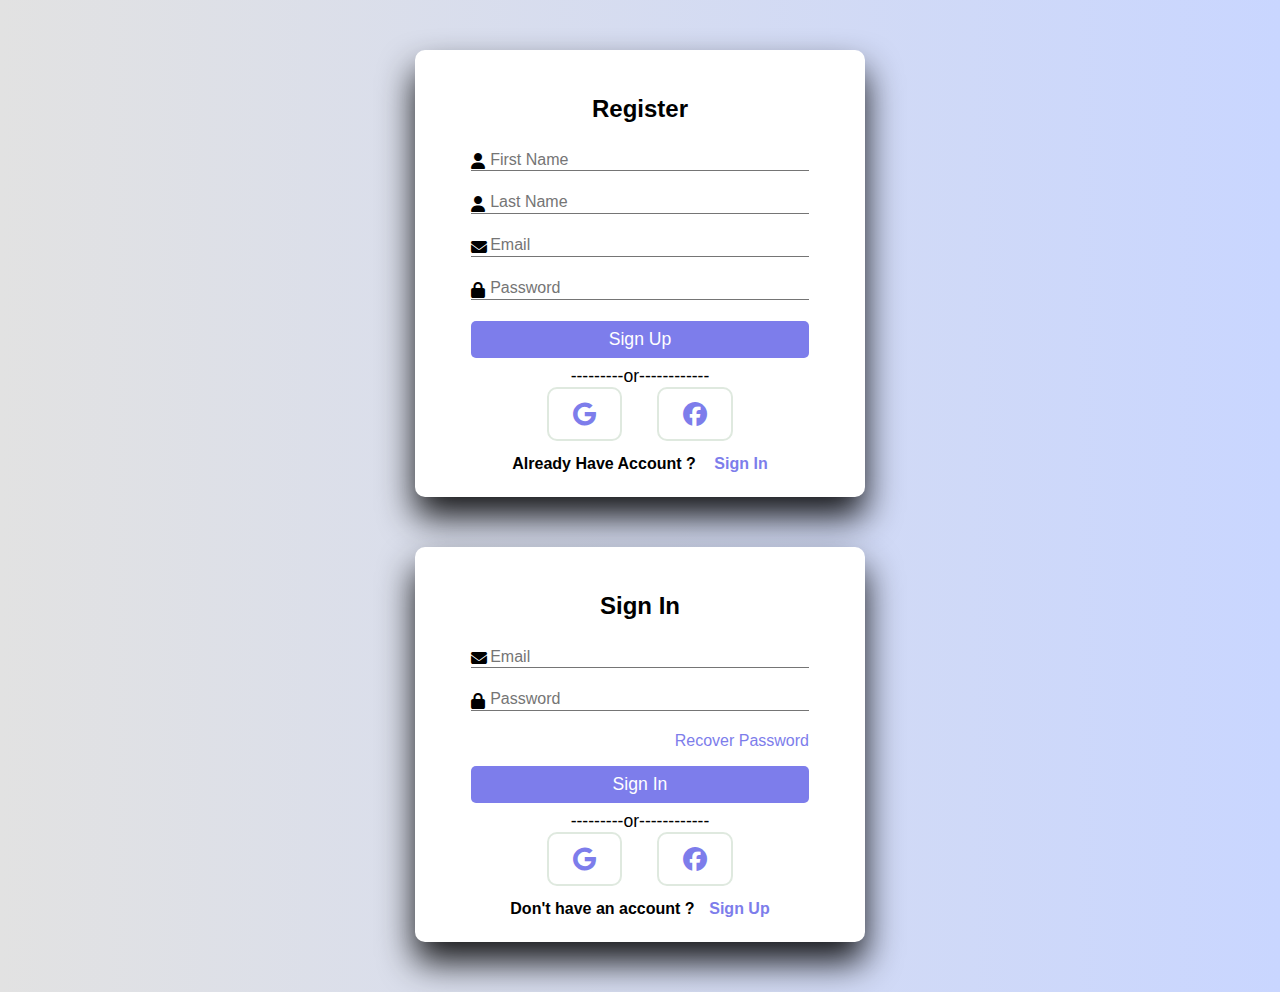
==== Hotel Reservation System/HTML TEST/index.html @ 6b62d411 "Changes in the index and add style.css" ====
<!DOCTYPE html>
<html lang="en">
<head>
    <meta charset="UTF-8">
    <meta name="viewport" content="width=device-width, initial-scale=1.0">
    <title>Register & Login Test</title>
    <link rel="stylesheet" href="https://cdnjs.cloudflare.com/ajax/libs/font-awesome/6.5.2/css/all.min.css">
    <link rel="stylesheet" href="style.css">
</head>
<body>
    <div class="container" id="signup">
        <h1 class="form-title">Register</h1>
        <form method="post" action="">
        <div class="input-group">
            <i class="fas fa-user"></i>
            <input type="text" name="fName" id="fName" placeholder="First Name" required>
            <label type="fname">First Name</label>
        </div>
        <div class="input-group">
            <i class="fas fa-user"></i>
            <input type="text" name="lName" id="lName" placeholder="Last Name" required>
            <label type="lName">Last Name</label>
        </div>
        <div class="input-group">
            <i class="fas fa-envelope"></i>
            <input type="email" name="email" id="email" placeholder="Email" required>
            <label type="email">Email</label>
        </div>
        <div class="input-group">
            <i class="fas fa-lock"></i>
            <input type="password" name="password" id="password" placeholder="Password" required>
            <label type="password">Password</label>
        </div>
        <input type="submit" class="btn" value="Sign Up" name="signUp">
        </form>
        <p class="or">
            ---------or------------
        </p>
        <div class="icon">
            <i class="fab fa-google"></i>
            <i class="fab fa-facebook"></i>
        </div>
        <div class="links">
            <p>Already Have Account ?</p>
            <button id="signInButton">Sign In</button> 
        </div>
    </div>



    <div class="container" id="signup">
        <h1 class="form-title">Sign In</h1>
        <form method="post" action="">
        
        <div class="input-group">
            <i class="fas fa-envelope"></i>
            <input type="email" name="email" id="email" placeholder="Email" required>
            <label type="email">Email</label>
        </div>
        <div class="input-group">
            <i class="fas fa-lock"></i>
            <input type="password" name="password" id="password" placeholder="Password" required>
            <label type="password">Password</label>
        </div>
        <p class="recover">
            <a href="#">Recover Password</a>
        </p>
        <input type="submit" class="btn" value="Sign In" name="signIn">
        </form>
        <p class="or">
            ---------or------------
        </p>
        <div class="icon">
            <i class="fab fa-google"></i>
            <i class="fab fa-facebook"></i>
        </div>
        <div class="links">
            <p>Don't have an account ?</p>
            <button id="signInButton">Sign Up</button> 
        </div>
    </div>
</body> 
</html>
---- Hotel Reservation System/HTML TEST/style.css ----
*{
    margin:0;
    padding: 0;
    box-sizing: border-box;
    font-family: "poppins", sans-serif;
}
body{
    background-color: #c9d6ff;
    background:linear-gradient(to right,#e2e2e2, #c9d6ff)
}
.container{
    background: #fff;
    width: 450px;
    padding: 1.5rem;
    margin: 50px auto;
    border-radius:10px;
    box-shadow: 0 20px 35px rgb(0, 0, 1,0.9)
}
form{
    margin:0 2rem;
}
.form-title{
    font-size: 1.5rem;
    font-weight: bold ;
    text-align:center;
    padding: 1.3rem;
    margin-bottom: 0.4rem;
}
input{
    color: inherit;
    width: 100%;
    background-color: transparent;
    border: none;
    border-bottom: 1px solid #757575;
    padding-left:1.5rem;
    font-size: 15px;
}
.input-group{
    padding: 1% 0;
    position: relative;

}
.input-group i{
    position:absolute;
    color: black;
}
 input:focus{
    background-color: transparent;
    outline: transparent;
    border-bottom: 2px solid hsl(327, 90%, 28%);
 }
input::placeholder{
    color: transparent;
}
label{
    color: #757575;
    position: relative;
    left: 1.2em;
    top: -1.3em;
    cursor: auto;
    transition: 0.3s ease all;
}
input:focus~label,input:not(::placeholder-shown)~label{
    top: -3em;
    color: hsl(327, 90%, 28%);
    font-size: 15px;
}
.recover{
    text-align: right;
    font-size: 1rem;
    margin-bottom: 1rem;

}
.recover a{
    text-decoration: none;
    color: rgb(125, 125, 235);
}
.recover a:hover{
    color: blue;
    text-decoration: underline;
}
.btn{
    font-size: 1.1rem;
    padding:8px 0;
    border-radius: 5px;
    outline: none;
    border: none;
    width: 100%;
    background: rgb(125, 125, 235);
    color: white;
    cursor: pointer;
    transition: 0.9s;
}
.btn:hover{
    background: #07001f;
}
.or{
    font-size: 1.1rem;
    margin-top: 0.5rem;
    text-align: center;
}
.icon{
    text-align: center;
}
.icon i{
    color:rgb(125, 125, 235);
    padding: 0.8rem 1.5rem;
    border-radius: 10px;
    font-size:1.5rem;
    cursor: pointer;
    border: 2px solid #dfe9df;
    margin: 0 15px;
    transition: 1s;
}
.icon i:hover{
    background: #07001f;
    font-size: 1.6rem;
    border: 2px solid rgb(125, 125, 235);
}
.links{
    display: flex;
    justify-content: space-around;
    padding: 0 4rem;
    margin-top: 0.9rem;
    font-weight: bold;
}
button{
    color: rgb(125, 125, 235);
    border: none;
    background-color: transparent;
    font-size: 1rem;
    font-weight: bold;
}
button:hover{
    text-decoration: underline;
    color: blue;
}
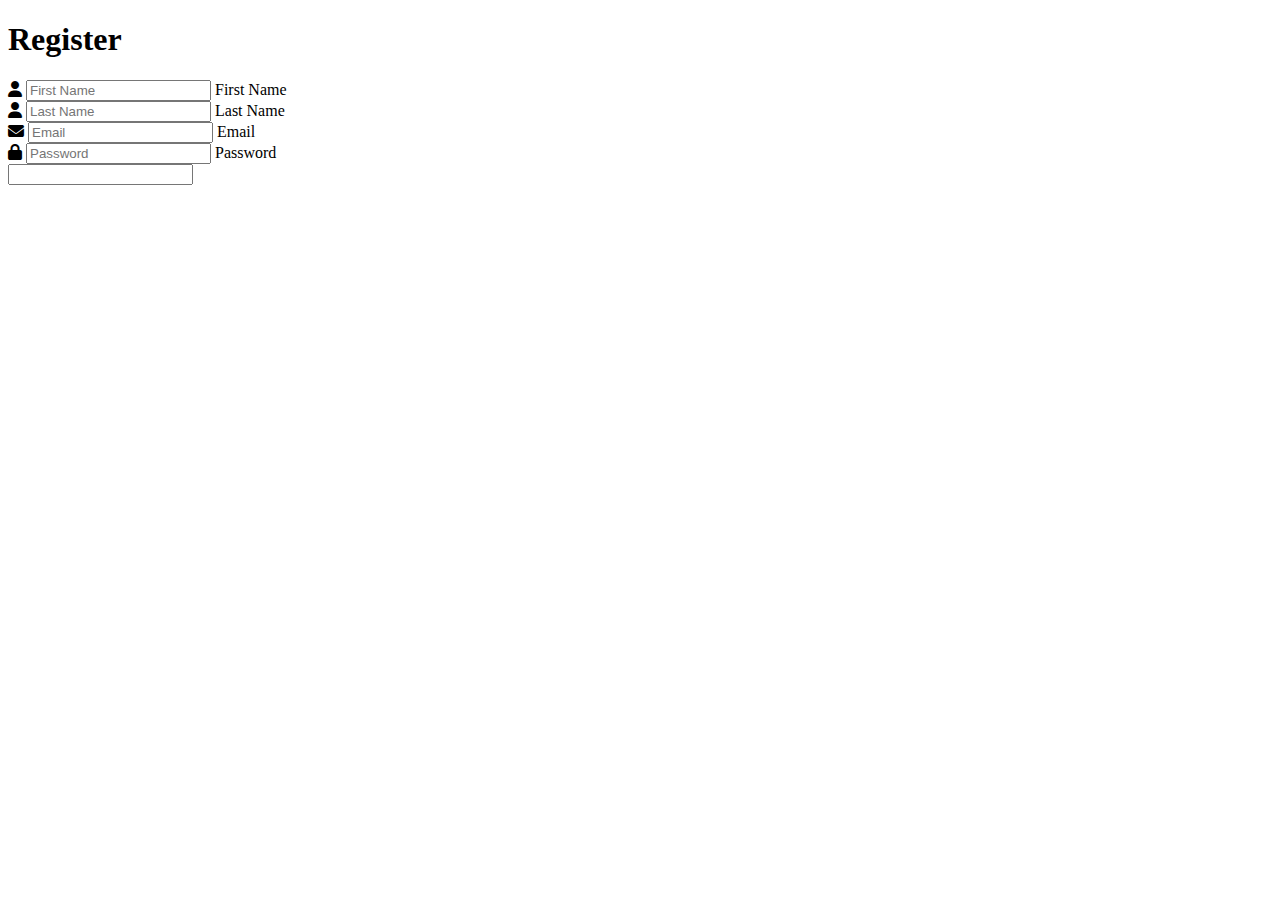
==== commit f186fbf3: "Merge pull request #2 from Lugh-11/main" ====
--- a/Hotel Reservation System/HTML TEST/index.html
+++ b/Hotel Reservation System/HTML TEST/index.html
@@ -5,11 +5,10 @@
     <meta name="viewport" content="width=device-width, initial-scale=1.0">
     <title>Register & Login Test</title>
     <link rel="stylesheet" href="https://cdnjs.cloudflare.com/ajax/libs/font-awesome/6.5.2/css/all.min.css">
-    <link rel="stylesheet" href="style.css">
 </head>
 <body>
     <div class="container" id="signup">
-        <h1 class="form-title">Register</h1>
+        <h1 class=""form-title">Register</h1>
         <form method="post" action="">
         <div class="input-group">
             <i class="fas fa-user"></i>
@@ -26,58 +25,12 @@
             <input type="email" name="email" id="email" placeholder="Email" required>
             <label type="email">Email</label>
         </div>
-        <div class="input-group">
+        <div class="input">
             <i class="fas fa-lock"></i>
             <input type="password" name="password" id="password" placeholder="Password" required>
             <label type="password">Password</label>
         </div>
-        <input type="submit" class="btn" value="Sign Up" name="signUp">
-        </form>
-        <p class="or">
-            ---------or------------
-        </p>
-        <div class="icon">
-            <i class="fab fa-google"></i>
-            <i class="fab fa-facebook"></i>
-        </div>
-        <div class="links">
-            <p>Already Have Account ?</p>
-            <button id="signInButton">Sign In</button> 
-        </div>
-    </div>
-
-
-
-    <div class="container" id="signup">
-        <h1 class="form-title">Sign In</h1>
-        <form method="post" action="">
-        
-        <div class="input-group">
-            <i class="fas fa-envelope"></i>
-            <input type="email" name="email" id="email" placeholder="Email" required>
-            <label type="email">Email</label>
-        </div>
-        <div class="input-group">
-            <i class="fas fa-lock"></i>
-            <input type="password" name="password" id="password" placeholder="Password" required>
-            <label type="password">Password</label>
-        </div>
-        <p class="recover">
-            <a href="#">Recover Password</a>
-        </p>
-        <input type="submit" class="btn" value="Sign In" name="signIn">
-        </form>
-        <p class="or">
-            ---------or------------
-        </p>
-        <div class="icon">
-            <i class="fab fa-google"></i>
-            <i class="fab fa-facebook"></i>
-        </div>
-        <div class="links">
-            <p>Don't have an account ?</p>
-            <button id="signInButton">Sign Up</button> 
-        </div>
+        <input>
     </div>
 </body> 
 </html>